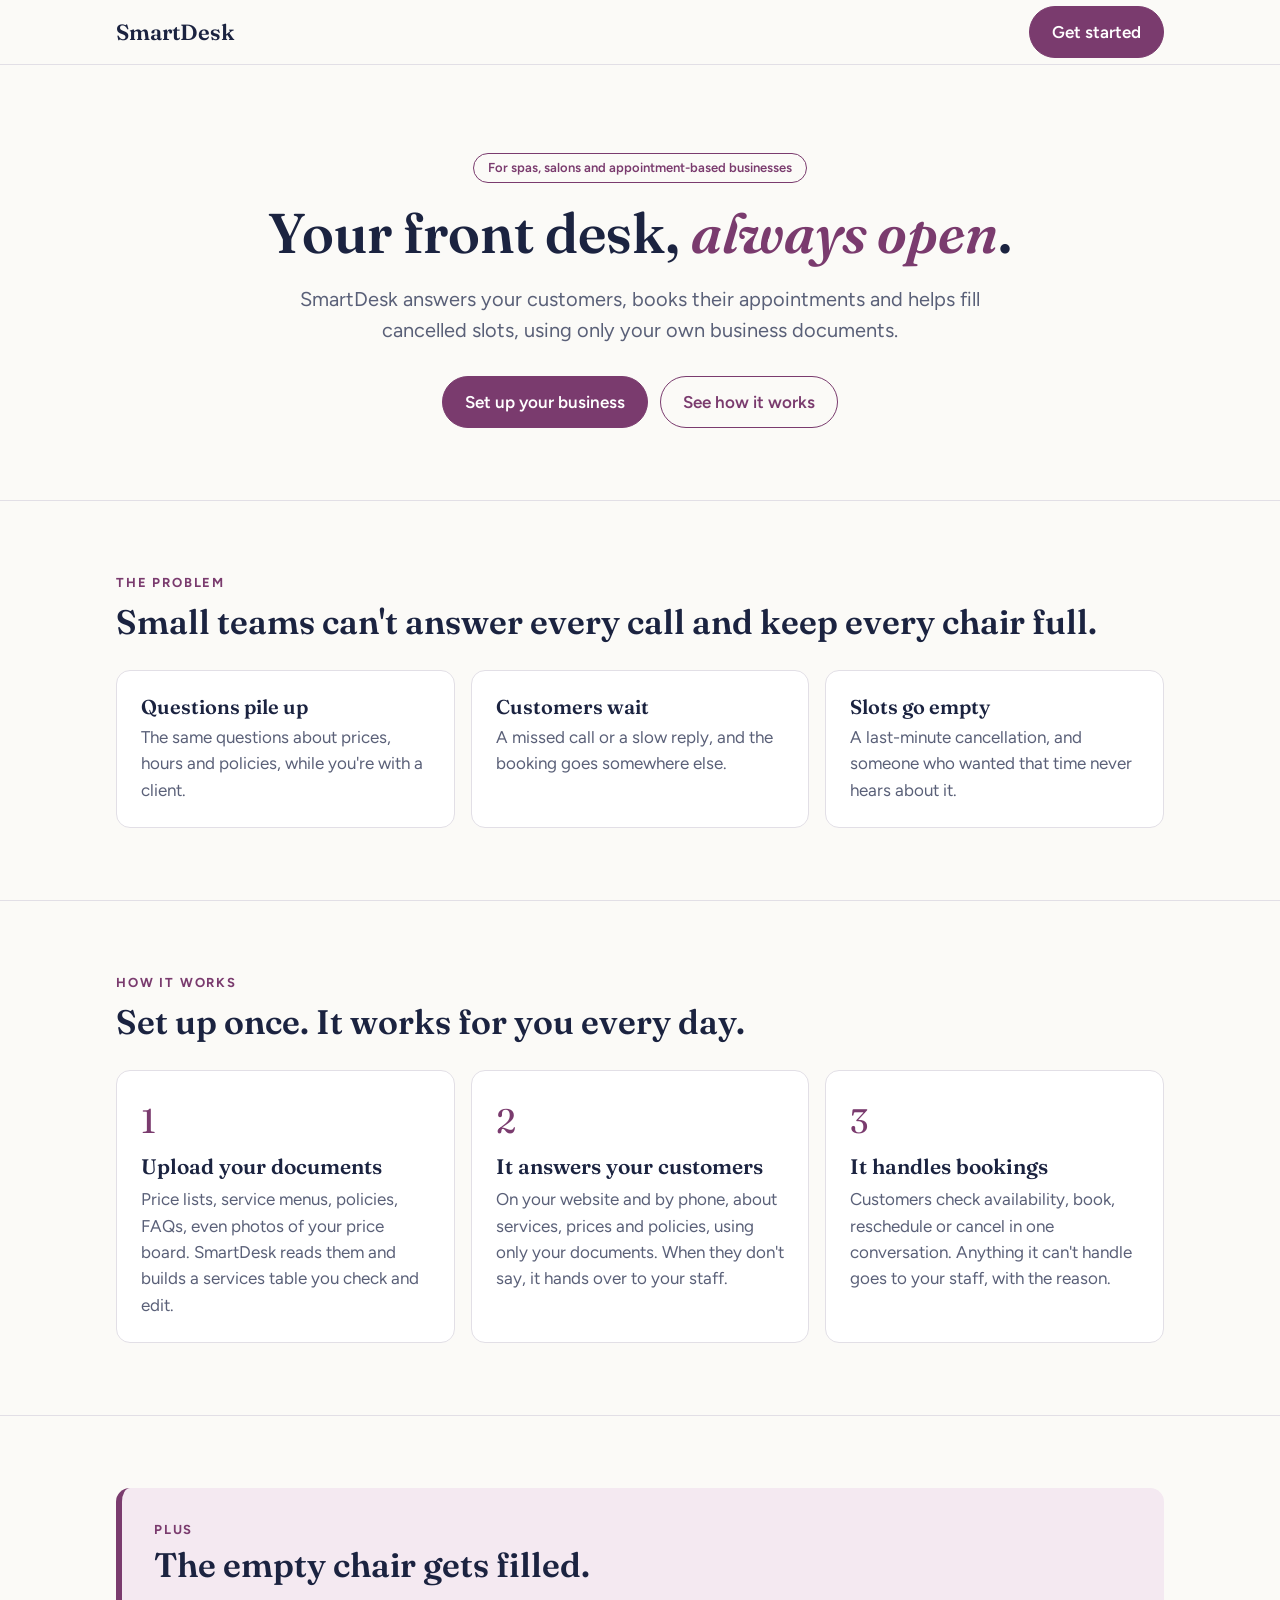
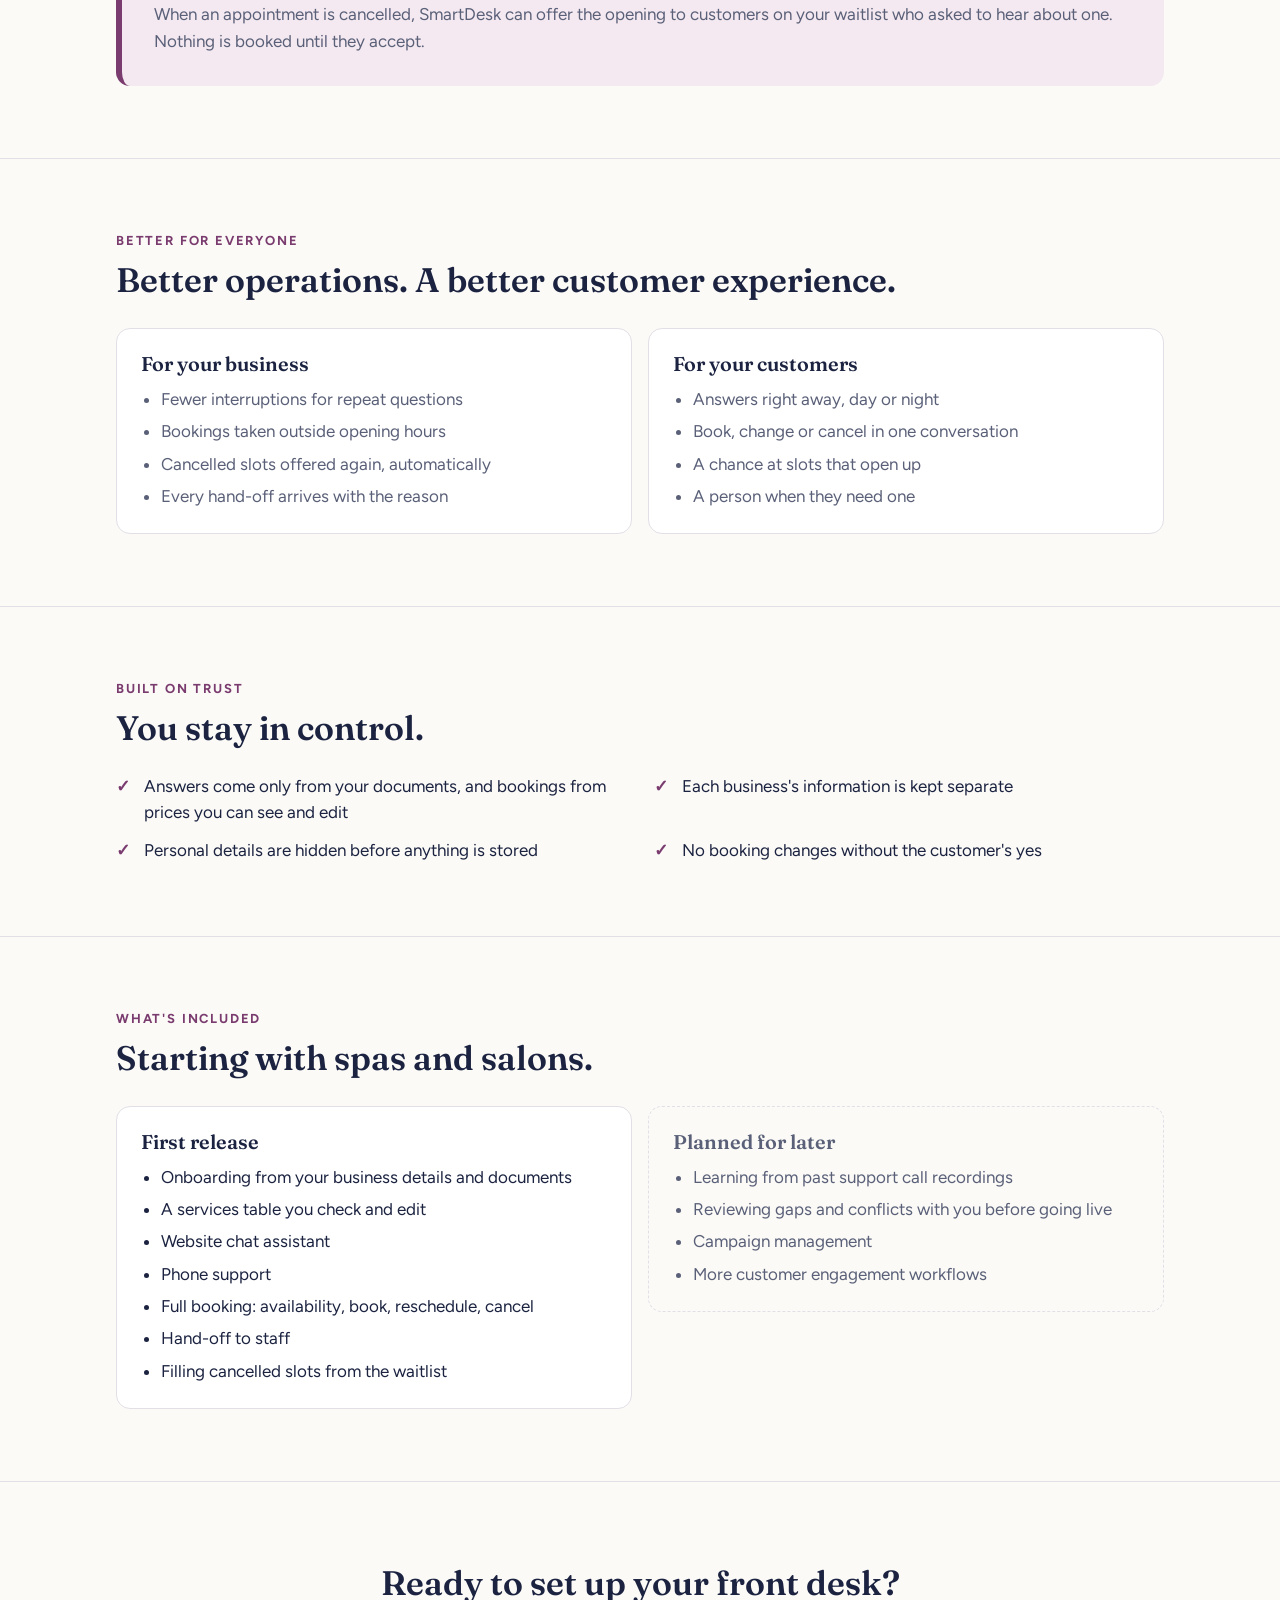
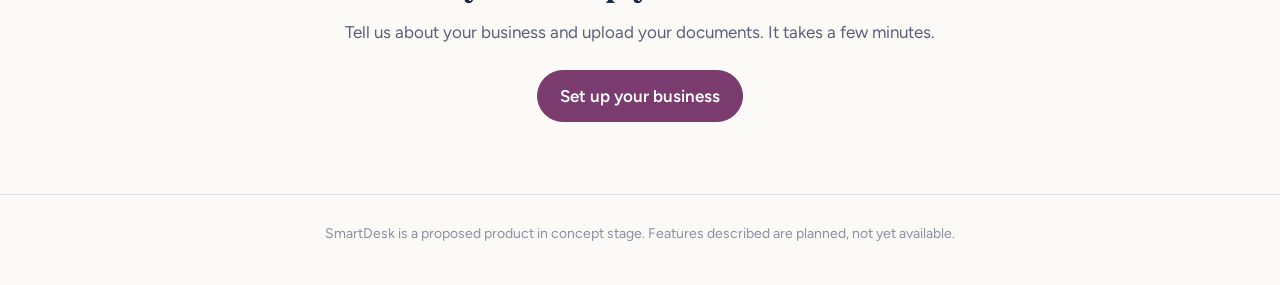
==== web/index.html @ 2af34f6a "Simplified v1 plan, specs, pre-push checklist, onboarding services step - docs/PLAN.md: v1 design (d" ====
<!doctype html>
<html lang="en">
<head>
<meta charset="utf-8">
<meta name="viewport" content="width=device-width, initial-scale=1">
<title>SmartDesk</title>
<meta name="description" content="An AI front desk for appointment-based businesses: answers customers, handles bookings and helps fill cancelled slots.">
<link rel="preconnect" href="https://fonts.googleapis.com">
<link rel="preconnect" href="https://fonts.gstatic.com" crossorigin>
<link href="https://fonts.googleapis.com/css2?family=Figtree:wght@400;600;700&family=Fraunces:ital,wght@0,600;1,600&display=swap" rel="stylesheet">
<link rel="stylesheet" href="css/base.css">
<link rel="stylesheet" href="css/landing.css">
</head>
<body>

<header class="topbar">
  <div class="wrap">
    <a class="brand" href="index.html">SmartDesk</a>
    <a class="btn" href="onboard.html">Get started</a>
  </div>
</header>

<main>

  <section class="hero">
    <div class="wrap">
      <span class="badge">For spas, salons and appointment-based businesses</span>
      <h1>Your front desk, <em>always open</em>.</h1>
      <p>SmartDesk answers your customers, books their appointments and helps fill cancelled slots, using only your own business documents.</p>
      <div class="actions">
        <a class="btn" href="onboard.html">Set up your business</a>
        <a class="btn ghost" href="#how">See how it works</a>
      </div>
    </div>
  </section>

  <section>
    <div class="wrap">
      <p class="label">The problem</p>
      <h2>Small teams can't answer every call and keep every chair full.</h2>
      <div class="pains">
        <div class="card"><h3>Questions pile up</h3><p class="muted">The same questions about prices, hours and policies, while you're with a client.</p></div>
        <div class="card"><h3>Customers wait</h3><p class="muted">A missed call or a slow reply, and the booking goes somewhere else.</p></div>
        <div class="card"><h3>Slots go empty</h3><p class="muted">A last-minute cancellation, and someone who wanted that time never hears about it.</p></div>
      </div>
    </div>
  </section>

  <section id="how">
    <div class="wrap">
      <p class="label">How it works</p>
      <h2>Set up once. It works for you every day.</h2>
      <div class="steps">
        <div class="card"><span class="num">1</span><h3>Upload your documents</h3><p class="muted">Price lists, service menus, policies, FAQs, even photos of your price board. SmartDesk reads them and builds a services table you check and edit.</p></div>
        <div class="card"><span class="num">2</span><h3>It answers your customers</h3><p class="muted">On your website and by phone, about services, prices and policies, using only your documents. When they don't say, it hands over to your staff.</p></div>
        <div class="card"><span class="num">3</span><h3>It handles bookings</h3><p class="muted">Customers check availability, book, reschedule or cancel in one conversation. Anything it can't handle goes to your staff, with the reason.</p></div>
      </div>
    </div>
  </section>

  <section>
    <div class="wrap">
      <div class="plus">
        <p class="label">Plus</p>
        <h2>The empty chair gets filled.</h2>
        <p class="muted">When an appointment is cancelled, SmartDesk can offer the opening to customers on your waitlist who asked to hear about one. Nothing is booked until they accept.</p>
      </div>
    </div>
  </section>

  <section>
    <div class="wrap">
      <p class="label">Better for everyone</p>
      <h2>Better operations. A better customer experience.</h2>
      <div class="gains">
        <div class="card">
          <h3>For your business</h3>
          <ul class="muted">
            <li>Fewer interruptions for repeat questions</li>
            <li>Bookings taken outside opening hours</li>
            <li>Cancelled slots offered again, automatically</li>
            <li>Every hand-off arrives with the reason</li>
          </ul>
        </div>
        <div class="card">
          <h3>For your customers</h3>
          <ul class="muted">
            <li>Answers right away, day or night</li>
            <li>Book, change or cancel in one conversation</li>
            <li>A chance at slots that open up</li>
            <li>A person when they need one</li>
          </ul>
        </div>
      </div>
    </div>
  </section>

  <section>
    <div class="wrap">
      <p class="label">Built on trust</p>
      <h2>You stay in control.</h2>
      <ul class="trust">
        <li>Answers come only from your documents, and bookings from prices you can see and edit</li>
        <li>Each business's information is kept separate</li>
        <li>Personal details are hidden before anything is stored</li>
        <li>No booking changes without the customer's yes</li>
      </ul>
    </div>
  </section>

  <section>
    <div class="wrap">
      <p class="label">What's included</p>
      <h2>Starting with spas and salons.</h2>
      <div class="scope">
        <div class="card">
          <h3>First release</h3>
          <ul>
            <li>Onboarding from your business details and documents</li>
            <li>A services table you check and edit</li>
            <li>Website chat assistant</li>
            <li>Phone support</li>
            <li>Full booking: availability, book, reschedule, cancel</li>
            <li>Hand-off to staff</li>
            <li>Filling cancelled slots from the waitlist</li>
          </ul>
        </div>
        <div class="card later">
          <h3>Planned for later</h3>
          <ul>
            <li>Learning from past support call recordings</li>
            <li>Reviewing gaps and conflicts with you before going live</li>
            <li>Campaign management</li>
            <li>More customer engagement workflows</li>
          </ul>
        </div>
      </div>
    </div>
  </section>

  <section class="cta">
    <div class="wrap">
      <h2>Ready to set up your front desk?</h2>
      <p>Tell us about your business and upload your documents. It takes a few minutes.</p>
      <a class="btn" href="onboard.html">Set up your business</a>
    </div>
  </section>

</main>

<footer>
  <div class="wrap">SmartDesk is a proposed product in concept stage. Features described are planned, not yet available.</div>
</footer>

</body>
</html>
---- web/css/base.css ----
/* Shared by every page: colours, type, buttons, layout helpers. */

:root {
  --ink: #1b2340;
  --muted: #5a6078;
  --faint: #8a8fa3;
  --accent: #7a3b6e;
  --accent-dark: #5e2c55;
  --accent-soft: #f4e9f1;
  --good: #1f7a6b;
  --good-soft: #e3f2ef;
  --warn: #9a5b00;
  --warn-soft: #fbf0dc;
  --line: #e2dfe6;
  --paper: #fbfaf7;
  --card: #ffffff;
  --radius: 14px;
}

* { box-sizing: border-box; margin: 0; padding: 0; }

body {
  background: var(--paper);
  color: var(--ink);
  font-family: "Figtree", Arial, sans-serif;
  font-size: 17px;
  line-height: 1.55;
}

h1, h2, h3 { font-family: "Fraunces", Georgia, serif; font-weight: 600; line-height: 1.15; }
a { color: var(--accent); }

.wrap { max-width: 1080px; margin: 0 auto; padding: 0 16px; }

.label {
  font-size: 13px;
  font-weight: 700;
  letter-spacing: 0.14em;
  text-transform: uppercase;
  color: var(--accent);
}

.muted { color: var(--muted); }

.btn {
  display: inline-block;
  border: 1px solid var(--accent);
  background: var(--accent);
  color: #fff;
  font: inherit;
  font-weight: 600;
  padding: 12px 22px;
  border-radius: 999px;
  text-decoration: none;
  cursor: pointer;
}
.btn:hover { background: var(--accent-dark); }
.btn:disabled { opacity: 0.45; cursor: not-allowed; }
.btn.ghost { background: transparent; color: var(--accent); }
.btn.ghost:hover { background: var(--accent-soft); }

.card {
  background: var(--card);
  border: 1px solid var(--line);
  border-radius: var(--radius);
  padding: 24px;
}

.badge {
  display: inline-block;
  border: 1px solid var(--accent);
  color: var(--accent);
  border-radius: 999px;
  padding: 4px 14px;
  font-size: 13px;
  font-weight: 600;
}

/* Top bar shared by the landing page and onboarding */
.topbar { border-bottom: 1px solid var(--line); background: var(--paper); }
.topbar .wrap { display: flex; align-items: center; justify-content: space-between; height: 64px; }
.brand { font-family: "Fraunces", Georgia, serif; font-size: 22px; font-weight: 600; color: var(--ink); text-decoration: none; }
---- web/css/landing.css ----
/* The landing page's sections, top to bottom. */

section { padding: 72px 0; }
section + section { border-top: 1px solid var(--line); }
section h2 { font-size: 34px; margin: 10px 0 16px; }

/* Hero */
.hero { text-align: center; padding: 88px 0 72px; }
.hero h1 { font-size: 56px; margin: 18px auto 18px; max-width: 820px; }
.hero h1 em { color: var(--accent); }
.hero p { font-size: 20px; color: var(--muted); max-width: 680px; margin: 0 auto 30px; }
.hero .actions { display: flex; gap: 12px; justify-content: center; flex-wrap: wrap; }

/* Problem: three pains */
.pains { display: grid; grid-template-columns: repeat(3, 1fr); gap: 16px; margin-top: 28px; }
.pains h3 { font-size: 20px; margin-bottom: 6px; }

/* How it works */
.steps { display: grid; grid-template-columns: repeat(3, 1fr); gap: 16px; margin-top: 28px; }
.steps .num { font-family: "Fraunces", Georgia, serif; font-size: 34px; color: var(--accent); }
.steps h3 { font-size: 21px; margin: 6px 0 8px; }

/* Plus: the empty chair */
.plus { background: var(--accent-soft); border-left: 6px solid var(--accent); border-radius: var(--radius); padding: 32px; }
.plus h2 { margin-top: 6px; }

/* Who gains what */
.gains { display: grid; grid-template-columns: 1fr 1fr; gap: 16px; margin-top: 28px; }
.gains ul, .scope ul { padding-left: 20px; display: grid; gap: 6px; margin-top: 10px; }

/* Trust */
.trust { list-style: none; display: grid; grid-template-columns: 1fr 1fr; gap: 12px 28px; margin-top: 24px; }
.trust li { padding-left: 28px; position: relative; }
.trust li::before { content: "✓"; position: absolute; left: 0; color: var(--accent); font-weight: 700; }

/* Scope */
.scope { display: grid; grid-template-columns: 1fr 1fr; gap: 16px; margin-top: 28px; align-items: start; }
.scope .later { background: transparent; border-style: dashed; color: var(--muted); }

/* Closing call to action */
.cta { text-align: center; }
.cta p { color: var(--muted); margin-bottom: 24px; }

footer { border-top: 1px solid var(--line); padding: 28px 0 40px; text-align: center; font-size: 14px; color: var(--faint); }

@media (max-width: 760px) {
  .hero h1 { font-size: 38px; }
  .pains, .steps, .gains, .trust, .scope { grid-template-columns: 1fr; }
  section { padding: 52px 0; }
}
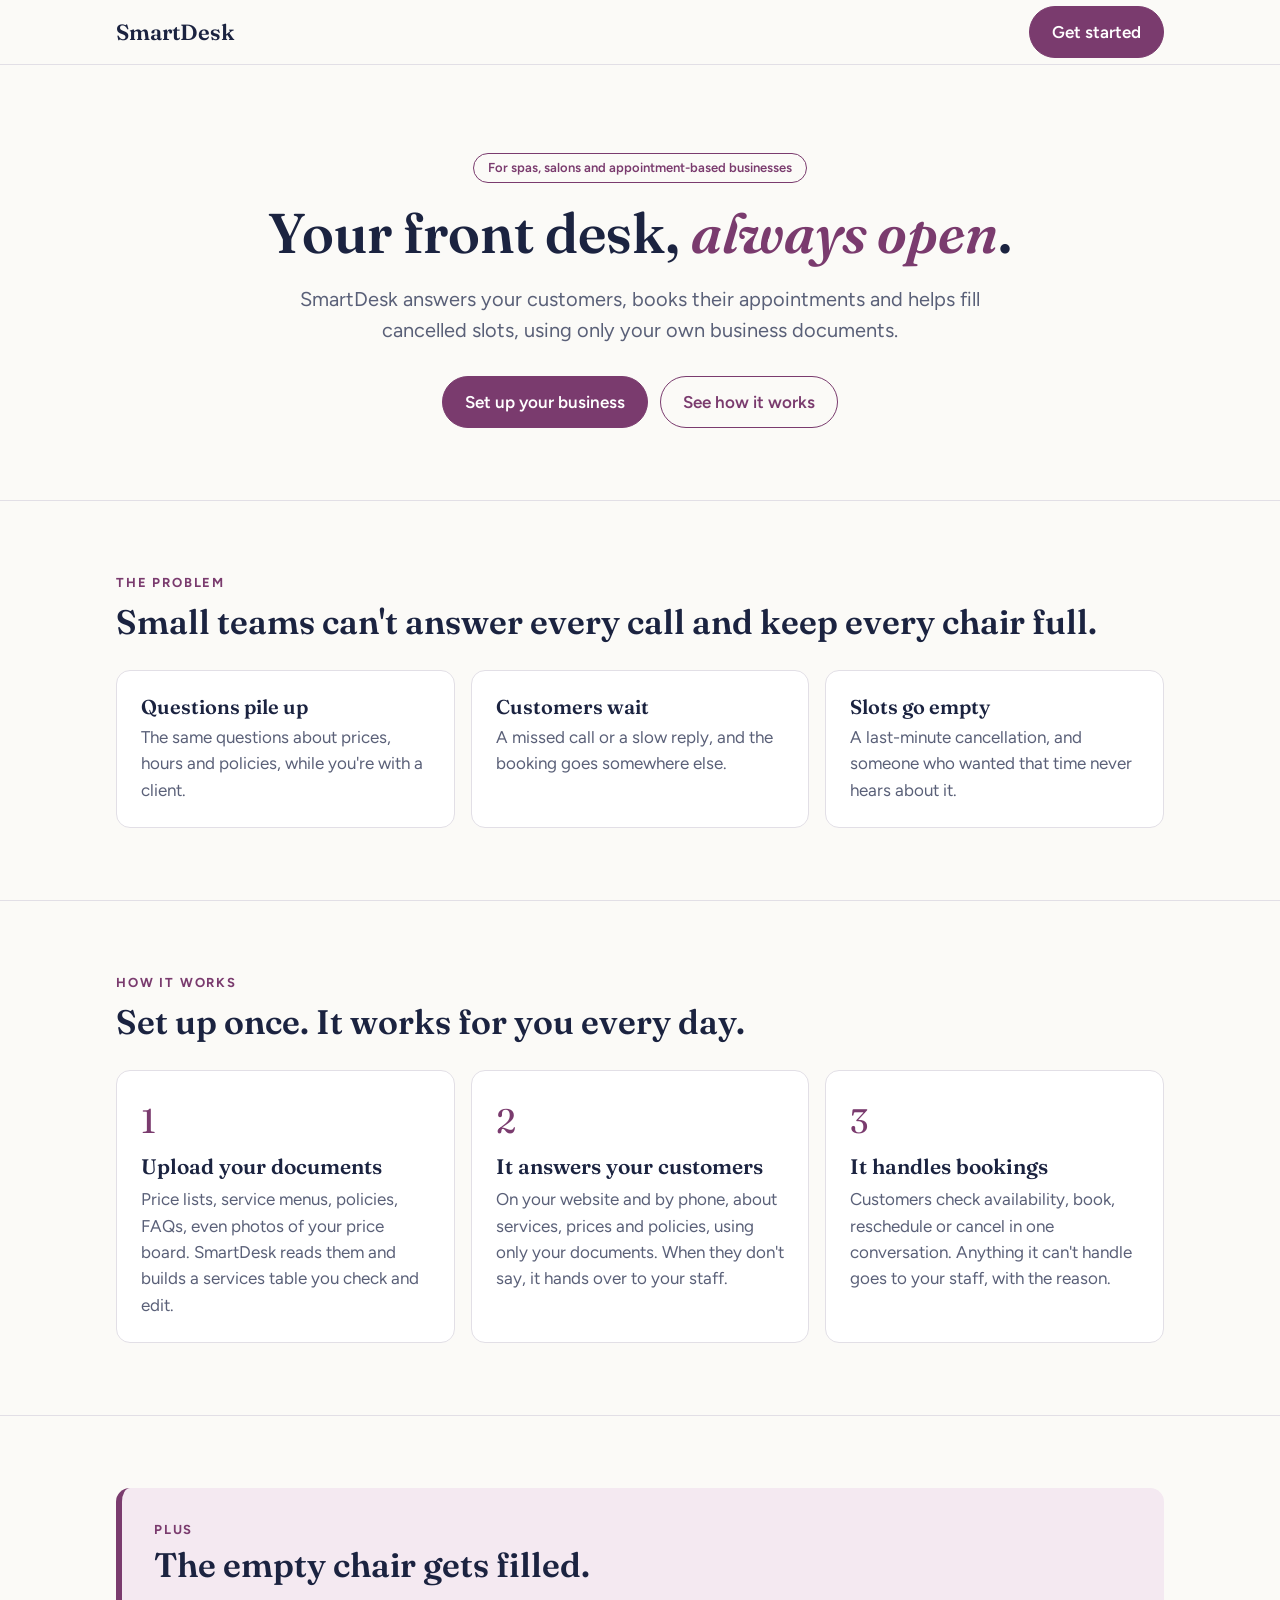
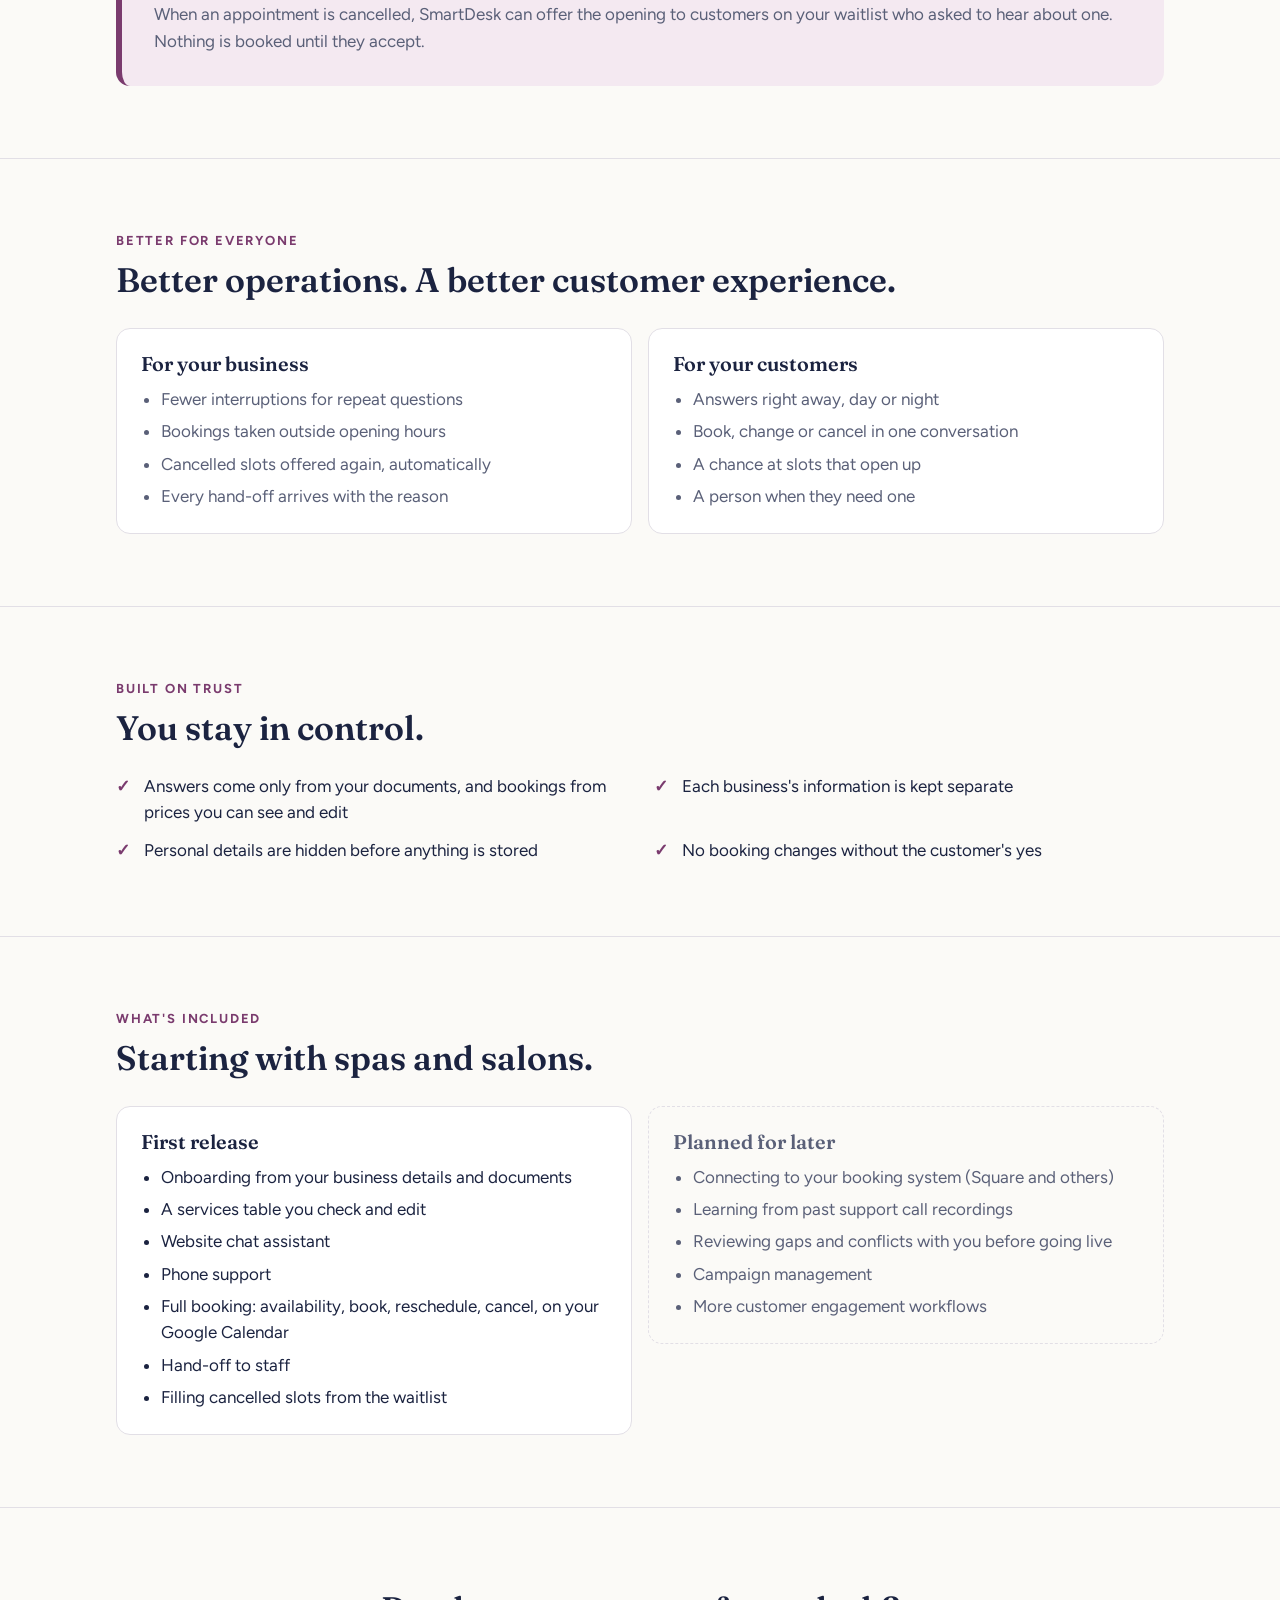
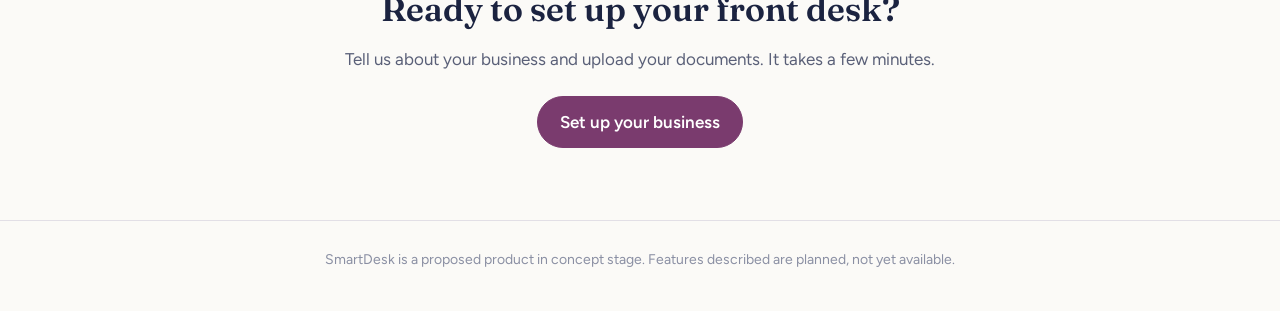
==== commit 2baff788: "Cells: isolation per business, go-live, reset and delete; Google Calendar for v1 - docs/workflows/go" ====
--- a/web/index.html
+++ b/web/index.html
@@ -120,7 +120,7 @@
             <li>A services table you check and edit</li>
             <li>Website chat assistant</li>
             <li>Phone support</li>
-            <li>Full booking: availability, book, reschedule, cancel</li>
+            <li>Full booking: availability, book, reschedule, cancel, on your Google Calendar</li>
             <li>Hand-off to staff</li>
             <li>Filling cancelled slots from the waitlist</li>
           </ul>
@@ -128,6 +128,7 @@
         <div class="card later">
           <h3>Planned for later</h3>
           <ul>
+            <li>Connecting to your booking system (Square and others)</li>
             <li>Learning from past support call recordings</li>
             <li>Reviewing gaps and conflicts with you before going live</li>
             <li>Campaign management</li>
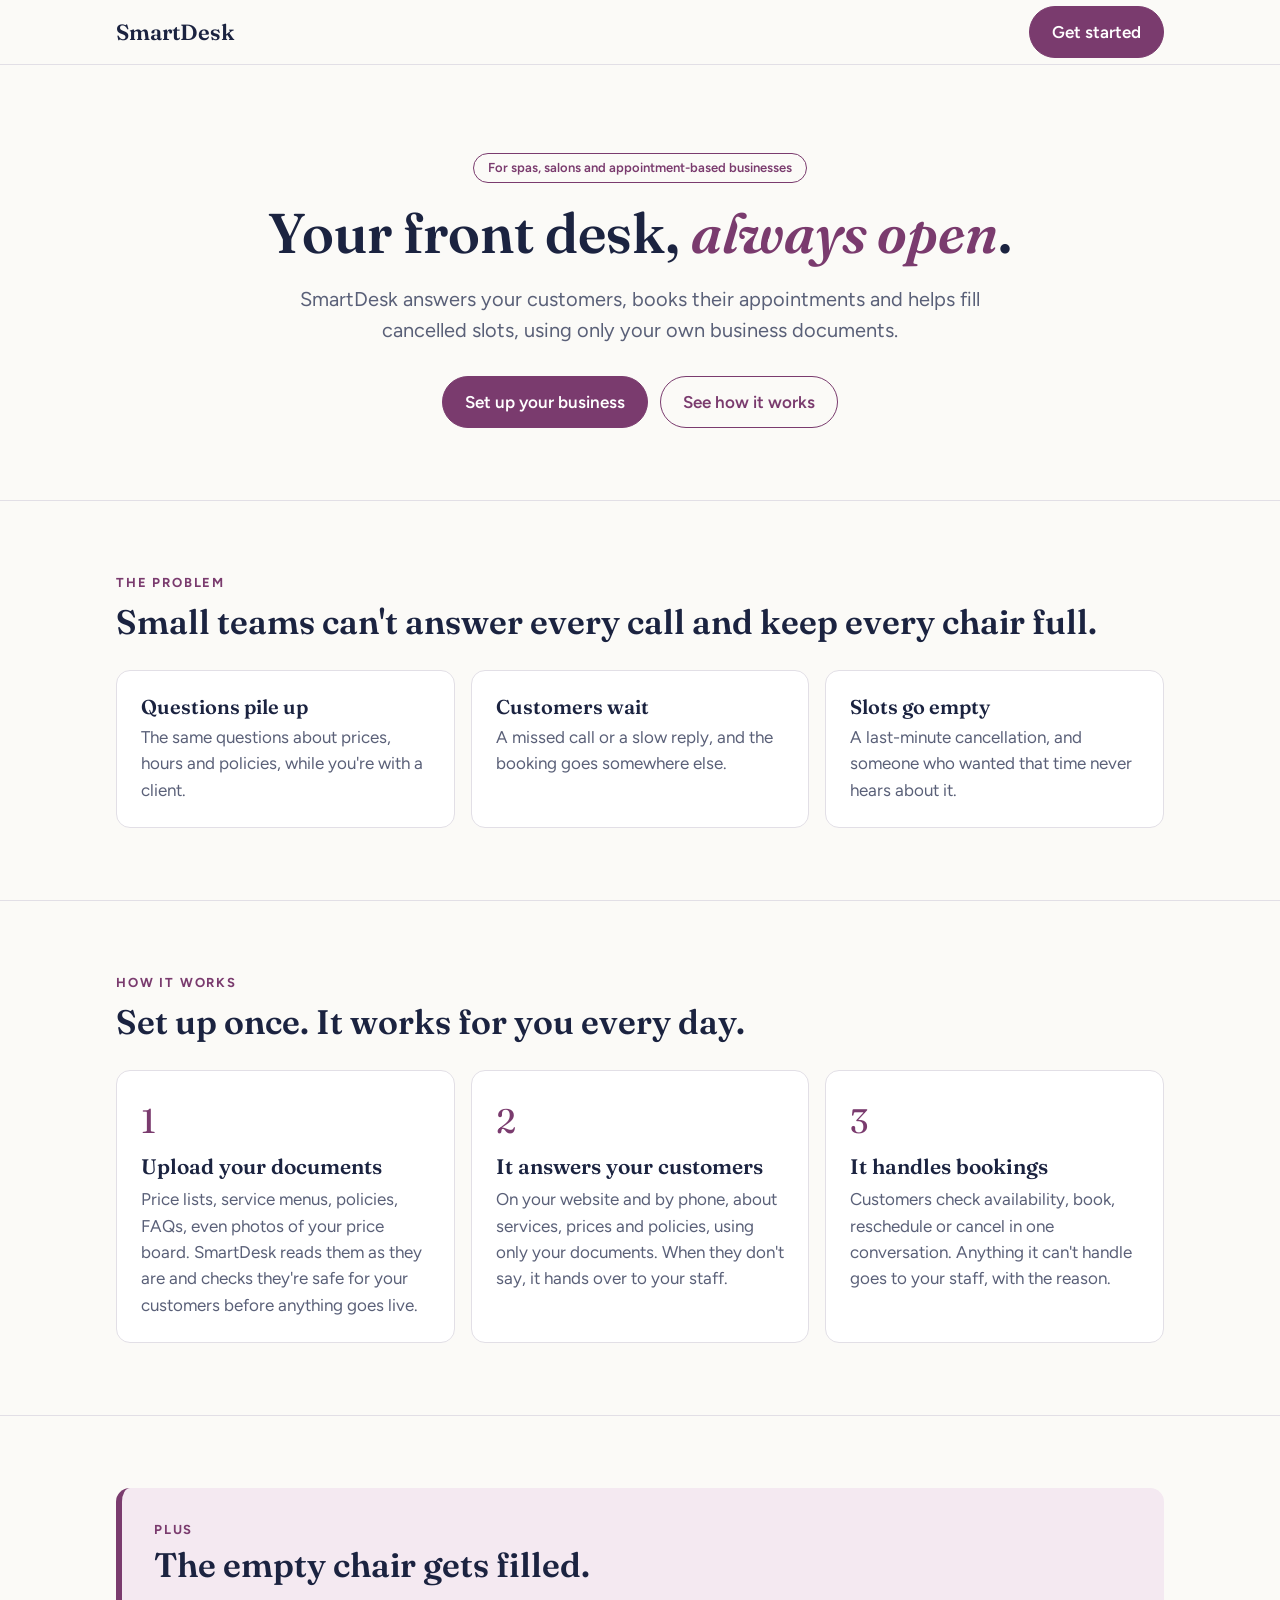
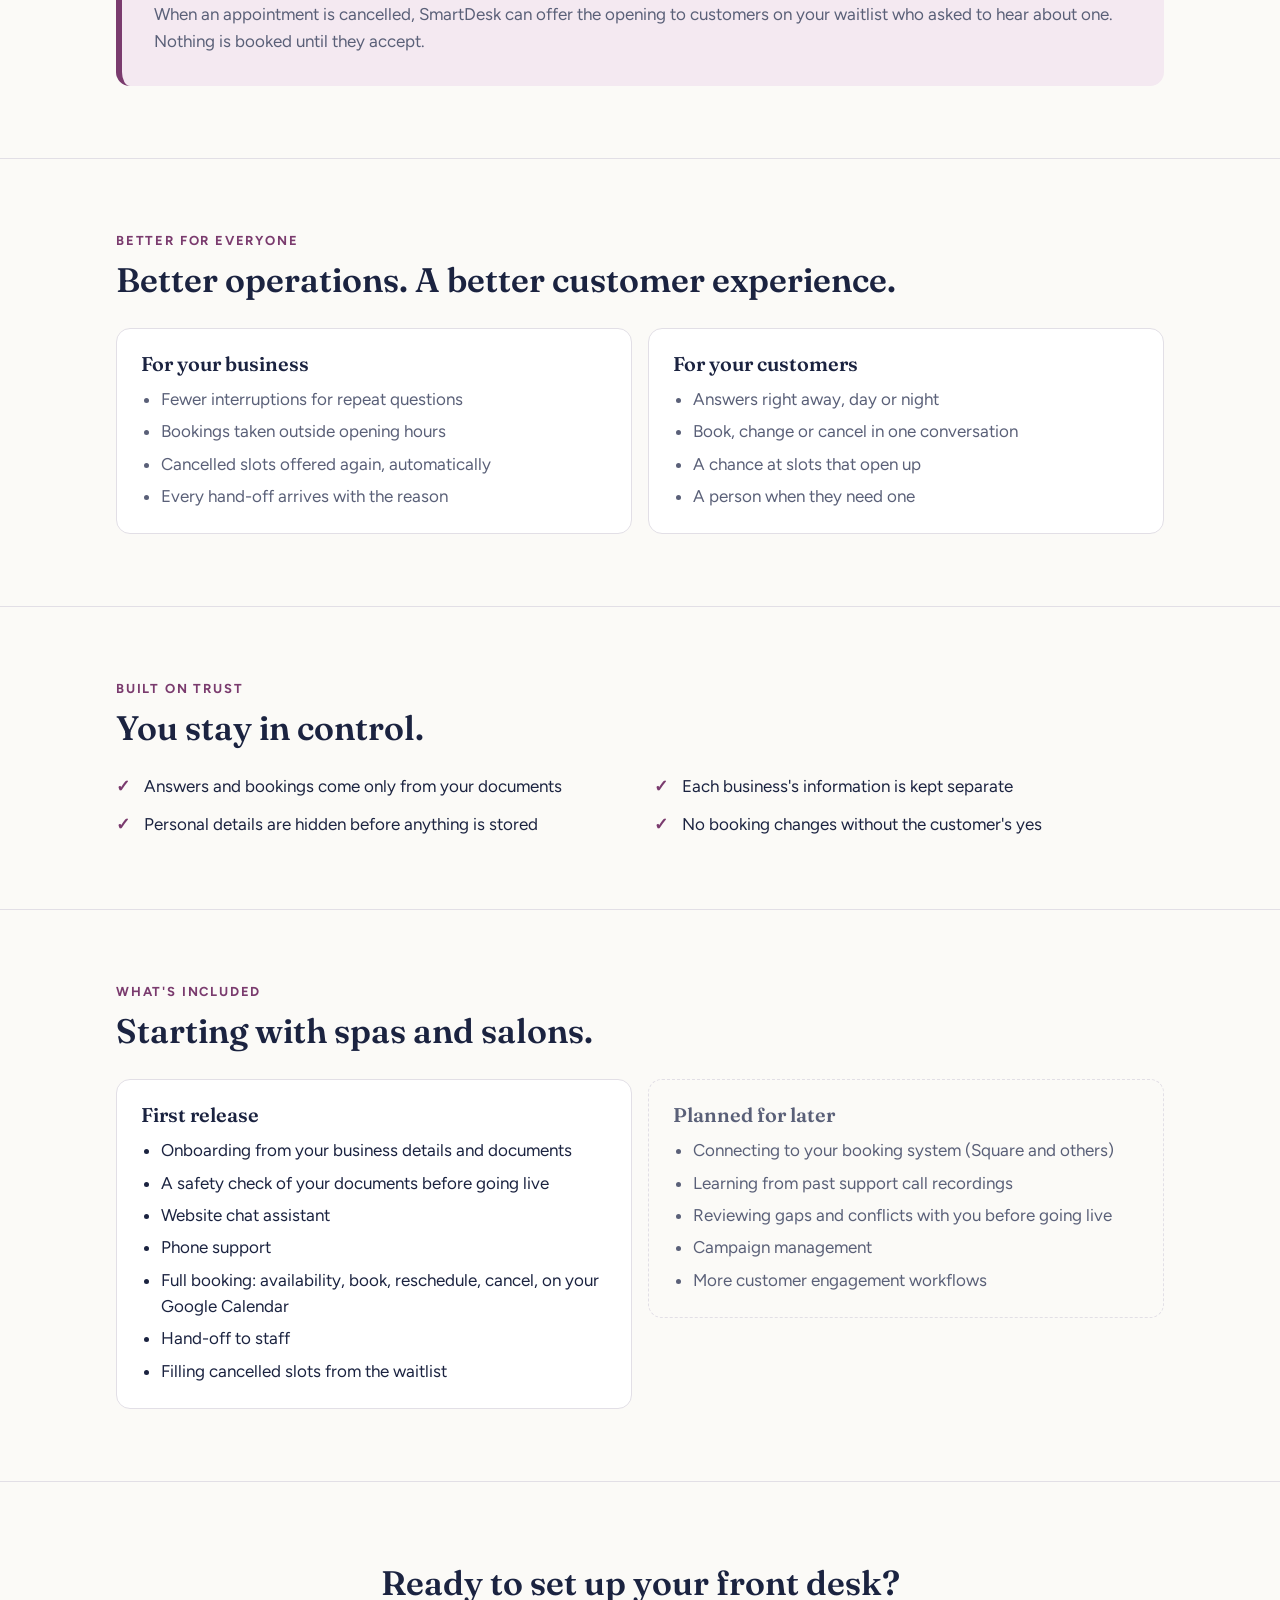
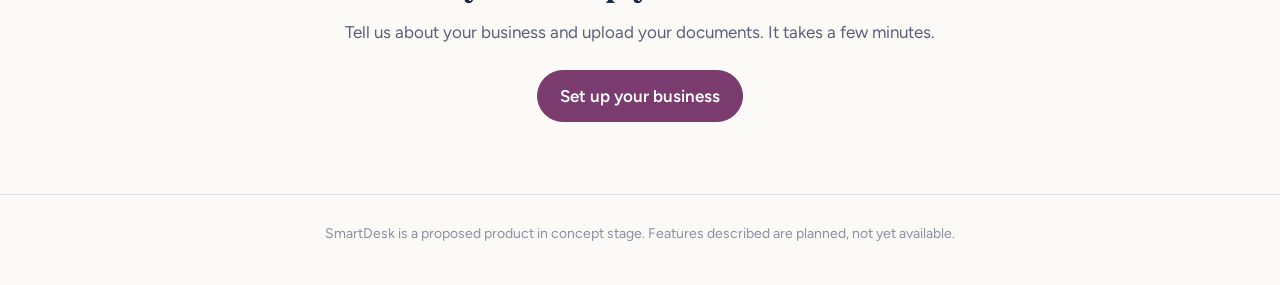
==== commit 3302d9fe: "Safety check (D31), phone step (D32), website preview (D33); never claim an undone booking Onboardin" ====
--- a/web/index.html
+++ b/web/index.html
@@ -51,7 +51,7 @@
       <p class="label">How it works</p>
       <h2>Set up once. It works for you every day.</h2>
       <div class="steps">
-        <div class="card"><span class="num">1</span><h3>Upload your documents</h3><p class="muted">Price lists, service menus, policies, FAQs, even photos of your price board. SmartDesk reads them and builds a services table you check and edit.</p></div>
+        <div class="card"><span class="num">1</span><h3>Upload your documents</h3><p class="muted">Price lists, service menus, policies, FAQs, even photos of your price board. SmartDesk reads them as they are and checks they're safe for your customers before anything goes live.</p></div>
         <div class="card"><span class="num">2</span><h3>It answers your customers</h3><p class="muted">On your website and by phone, about services, prices and policies, using only your documents. When they don't say, it hands over to your staff.</p></div>
         <div class="card"><span class="num">3</span><h3>It handles bookings</h3><p class="muted">Customers check availability, book, reschedule or cancel in one conversation. Anything it can't handle goes to your staff, with the reason.</p></div>
       </div>
@@ -100,7 +100,7 @@
       <p class="label">Built on trust</p>
       <h2>You stay in control.</h2>
       <ul class="trust">
-        <li>Answers come only from your documents, and bookings from prices you can see and edit</li>
+        <li>Answers and bookings come only from your documents</li>
         <li>Each business's information is kept separate</li>
         <li>Personal details are hidden before anything is stored</li>
         <li>No booking changes without the customer's yes</li>
@@ -117,7 +117,7 @@
           <h3>First release</h3>
           <ul>
             <li>Onboarding from your business details and documents</li>
-            <li>A services table you check and edit</li>
+            <li>A safety check of your documents before going live</li>
             <li>Website chat assistant</li>
             <li>Phone support</li>
             <li>Full booking: availability, book, reschedule, cancel, on your Google Calendar</li>
